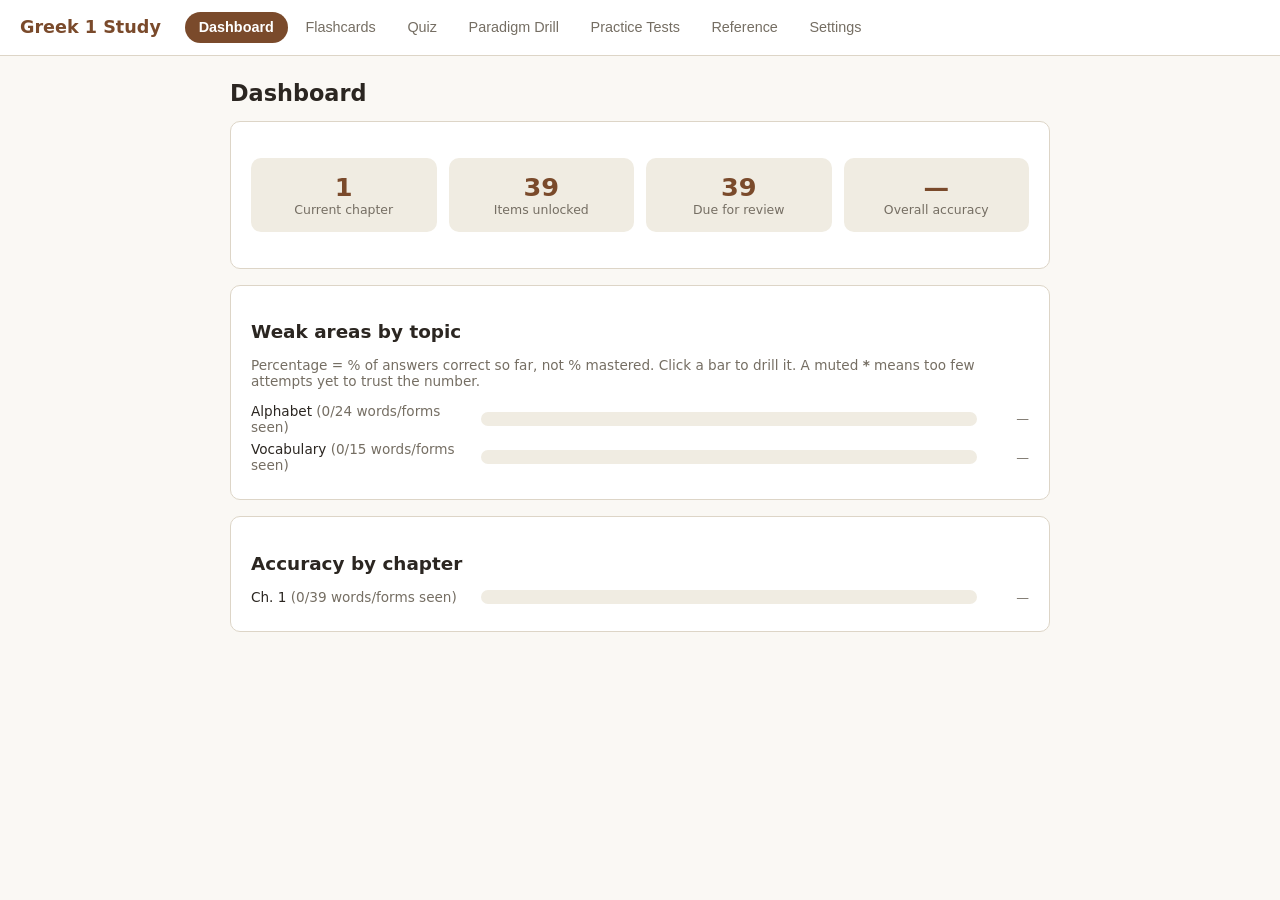
==== index.html @ 2fea4fc0 "Add Practice Tests tab — faithful digital versions of the real course quizzes Rebuilt Quiz 1-4 from " ====
<!doctype html>
<html lang="en">
<head>
<meta charset="utf-8" />
<meta name="viewport" content="width=device-width, initial-scale=1" />
<title>Greek 1 Study</title>
<link rel="stylesheet" href="style.css?v=18" />
</head>
<body>

<header class="topbar">
  <div class="brand">Greek 1 Study</div>
  <nav class="tabs" id="tabs">
    <button data-view="dashboard" class="tab active">Dashboard</button>
    <button data-view="flashcards" class="tab">Flashcards</button>
    <button data-view="quiz" class="tab">Quiz</button>
    <button data-view="drill" class="tab">Paradigm Drill</button>
    <button data-view="tests" class="tab">Practice Tests</button>
    <button data-view="reference" class="tab">Reference</button>
    <button data-view="settings" class="tab">Settings</button>
  </nav>
</header>

<main id="app">
  <p class="loading">Loading content&hellip;</p>
</main>

<template id="tpl-greek-keyboard">
  <div class="greek-kbd"></div>
</template>

<script src="js/content.js?v=18"></script>
<script src="js/srs.js?v=18"></script>
<script src="js/keyboard.js?v=18"></script>
<script src="js/matchgame.js?v=18"></script>
<script src="js/dashboard.js?v=18"></script>
<script src="js/flashcards.js?v=18"></script>
<script src="js/quiz.js?v=18"></script>
<script src="js/drill.js?v=18"></script>
<script src="js/practicetests.js?v=18"></script>
<script src="js/reference.js?v=18"></script>
<script src="js/settings.js?v=18"></script>
<script src="js/app.js?v=18"></script>
</body>
</html>
---- style.css ----
:root {
  --bg: #faf8f4;
  --bg-alt: #f0ece2;
  --card: #ffffff;
  --text: #2b2621;
  --text-dim: #756e63;
  --border: #ddd5c7;
  --accent: #7a4a2b;
  --accent-dim: #a9754f;
  --good: #3f7d4f;
  --bad: #b3452f;
  --warn: #c8952c;
  --radius: 10px;
  --greek-font: "Gentium Plus", "Cardo", "Noto Serif", "Palatino Linotype", "Times New Roman", serif;
}

@media (prefers-color-scheme: dark) {
  :root:not([data-theme="light"]) {
    --bg: #1c1a17;
    --bg-alt: #262320;
    --card: #2a2622;
    --text: #ece6db;
    --text-dim: #a99f8f;
    --border: #423c34;
    --accent: #d9a066;
    --accent-dim: #b17f4d;
    --good: #6fbf80;
    --bad: #e07a63;
    --warn: #e0b95a;
  }
}

:root[data-theme="dark"] {
  --bg: #1c1a17;
  --bg-alt: #262320;
  --card: #2a2622;
  --text: #ece6db;
  --text-dim: #a99f8f;
  --border: #423c34;
  --accent: #d9a066;
  --accent-dim: #b17f4d;
  --good: #6fbf80;
  --bad: #e07a63;
  --warn: #e0b95a;
}

* { box-sizing: border-box; }

/* Without this, mobile browsers delay (sometimes effectively swallow)
   the first tap on an element while they check whether it's the start
   of a double-tap-to-zoom gesture — every clickable thing in the app
   needs it, not just the drag/match pieces. */
button, .chip, td.drop-target, .mcq-option {
  touch-action: manipulation;
}

body {
  margin: 0;
  font-family: system-ui, -apple-system, "Segoe UI", sans-serif;
  background: var(--bg);
  color: var(--text);
  min-height: 100vh;
}

.greek { font-family: var(--greek-font); }

.topbar {
  display: flex;
  align-items: center;
  gap: 1.5rem;
  padding: 0.75rem 1.25rem;
  background: var(--card);
  border-bottom: 1px solid var(--border);
  position: sticky;
  top: env(safe-area-inset-top, 0px);
  z-index: 10;
  flex-wrap: wrap;
}

.brand {
  font-weight: 700;
  font-size: 1.1rem;
  color: var(--accent);
  white-space: nowrap;
}

.tabs { display: flex; gap: 0.25rem; flex-wrap: wrap; }

.tab {
  background: none;
  border: 1px solid transparent;
  color: var(--text-dim);
  padding: 0.4rem 0.8rem;
  border-radius: 999px;
  cursor: pointer;
  font-size: 0.9rem;
}

.tab:hover { background: var(--bg-alt); }

.tab.active {
  background: var(--accent);
  color: white;
  font-weight: 600;
}

main#app {
  max-width: 860px;
  margin: 0 auto;
  padding: 1.5rem 1.25rem 4rem;
}

.loading { text-align: center; color: var(--text-dim); padding: 3rem 0; }

h1, h2, h3 { color: var(--text); }
h1 { font-size: 1.4rem; margin-top: 0; }
h2 { font-size: 1.15rem; }

.card {
  background: var(--card);
  border: 1px solid var(--border);
  border-radius: var(--radius);
  padding: 1.25rem;
  margin-bottom: 1rem;
}

.btn {
  background: var(--accent);
  color: white;
  border: none;
  padding: 0.55rem 1.1rem;
  border-radius: 8px;
  cursor: pointer;
  font-size: 0.95rem;
  font-weight: 600;
}
.btn:hover { background: var(--accent-dim); }
.btn.secondary {
  background: transparent;
  color: var(--accent);
  border: 1px solid var(--accent);
}
.btn.secondary:hover { background: var(--bg-alt); }
.btn:disabled { opacity: 0.5; cursor: not-allowed; }

.row { display: flex; gap: 0.6rem; flex-wrap: wrap; align-items: center; }
.row.between { justify-content: space-between; }

.pill {
  display: inline-block;
  padding: 0.15rem 0.6rem;
  border-radius: 999px;
  background: var(--bg-alt);
  color: var(--text-dim);
  font-size: 0.78rem;
}

.stat-grid {
  display: grid;
  grid-template-columns: repeat(auto-fit, minmax(120px, 1fr));
  gap: 0.75rem;
  margin: 1rem 0;
}
.stat-tile {
  background: var(--bg-alt);
  border-radius: var(--radius);
  padding: 0.9rem;
  text-align: center;
}
.stat-tile .num { font-size: 1.6rem; font-weight: 700; color: var(--accent); }
.stat-tile .label { font-size: 0.78rem; color: var(--text-dim); }

.bar-row { display: flex; align-items: center; gap: 0.6rem; margin: 0.4rem 0; }
.bar-label { width: 220px; font-size: 0.85rem; flex-shrink: 0; }
.bar-track {
  flex: 1;
  height: 14px;
  background: var(--bg-alt);
  border-radius: 7px;
  overflow: hidden;
}
.bar-fill { height: 100%; border-radius: 7px; }
.bar-pct { width: 42px; font-size: 0.8rem; text-align: right; color: var(--text-dim); }

input[type="text"], input[type="number"] {
  font-size: 1rem;
  padding: 0.5rem 0.6rem;
  border-radius: 8px;
  border: 1px solid var(--border);
  background: var(--bg);
  color: var(--text);
  font-family: var(--greek-font);
}

input[type="range"] { width: 100%; }

table.paradigm {
  display: block;
  overflow-x: auto;
  -webkit-overflow-scrolling: touch;
  border-collapse: collapse;
  width: 100%;
  max-width: 100%;
  margin: 0.75rem 0;
  font-size: 0.95rem;
}
table.paradigm tbody, table.paradigm thead {
  display: table;
  width: 100%;
}
table.paradigm th, table.paradigm td {
  border: 1px solid var(--border);
  padding: 0.35rem 0.5rem;
  text-align: center;
}
table.paradigm th { background: var(--bg-alt); font-size: 0.78rem; }
table.paradigm td.label { font-weight: 600; background: var(--bg-alt); }
table.paradigm .greek { font-size: 1.05rem; }
table.paradigm input.blank {
  width: 100%;
  min-width: 60px;
  text-align: center;
  border: 1px solid var(--border);
  border-radius: 6px;
  padding: 0.2rem;
}
table.paradigm input.blank.correct { border-color: var(--good); background: color-mix(in srgb, var(--good) 15%, var(--card)); }
table.paradigm input.blank.incorrect { border-color: var(--bad); background: color-mix(in srgb, var(--bad) 15%, var(--card)); }

.flash-front, .flash-back {
  text-align: center;
  padding: 2rem 1rem;
}
.flash-front .greek, .flash-back .greek { font-size: 2.2rem; }
.flash-meta { color: var(--text-dim); font-size: 0.85rem; margin-top: 0.5rem; }

.grade-row { display: flex; gap: 0.5rem; justify-content: center; margin-top: 1rem; flex-wrap: wrap; }
.grade-btn {
  flex: 1;
  min-width: 80px;
  padding: 0.6rem;
  border-radius: 8px;
  border: none;
  cursor: pointer;
  color: white;
  font-weight: 600;
}
.grade-btn.again { background: var(--bad); }
.grade-btn.hard { background: var(--warn); }
.grade-btn.good { background: var(--good); }
.grade-btn.easy { background: var(--accent); }

.mcq-options { display: grid; gap: 0.5rem; margin-top: 1rem; }
.mcq-option {
  text-align: left;
  padding: 0.7rem 1rem;
  border-radius: 8px;
  border: 1px solid var(--border);
  background: var(--card);
  color: var(--text);
  cursor: pointer;
  font-size: 1rem;
}
.mcq-option:hover { background: var(--bg-alt); }
.mcq-option.correct { border-color: var(--good); background: color-mix(in srgb, var(--good) 18%, var(--card)); }
.mcq-option.incorrect { border-color: var(--bad); background: color-mix(in srgb, var(--bad) 18%, var(--card)); }

.greek-kbd {
  display: flex;
  flex-wrap: wrap;
  gap: 0.3rem;
  margin: 0.6rem 0;
  padding: 0.6rem;
  background: var(--bg-alt);
  border-radius: 8px;
}
.greek-kbd button {
  font-family: var(--greek-font);
  font-size: 1rem;
  padding: 0.35rem 0.5rem;
  border-radius: 6px;
  border: 1px solid var(--border);
  background: var(--card);
  color: var(--text);
  cursor: pointer;
  min-width: 2.1rem;
}
.greek-kbd button:hover { background: var(--accent); color: white; }
.greek-kbd .kbd-group-label { width: 100%; font-size: 0.72rem; color: var(--text-dim); margin-top: 0.3rem; }

.feedback {
  margin-top: 0.75rem;
  padding: 0.6rem 0.9rem;
  border-radius: 8px;
  font-size: 0.95rem;
}
.feedback.correct { background: color-mix(in srgb, var(--good) 20%, var(--card)); color: var(--good); }
.feedback.incorrect { background: color-mix(in srgb, var(--bad) 20%, var(--card)); color: var(--bad); }

.chapter-list { display: flex; flex-direction: column; gap: 0.4rem; margin-top: 0.5rem; }
.chapter-item {
  display: flex;
  justify-content: space-between;
  padding: 0.5rem 0.75rem;
  border-radius: 8px;
  background: var(--bg-alt);
}
.chapter-item.locked { opacity: 0.45; }

.reference-text {
  white-space: pre-wrap;
  font-family: var(--greek-font);
  font-size: 0.95rem;
  line-height: 1.5;
  background: var(--bg-alt);
  border-radius: 8px;
  padding: 1rem;
  max-height: 480px;
  overflow-y: auto;
}

td.drop-target {
  min-width: 70px;
  height: 2.4rem;
  border: 2px dashed var(--border);
  border-radius: 6px;
  text-align: center;
  vertical-align: middle;
}
td.drop-target.hover { border-color: var(--accent); background: color-mix(in srgb, var(--accent) 12%, var(--card)); }
td.drop-target.filled { border-style: solid; border-color: var(--good); background: color-mix(in srgb, var(--good) 12%, var(--card)); }
td.drop-target .placed-chip { font-family: var(--greek-font); font-size: 1.05rem; }

.chip-bank {
  display: flex;
  flex-wrap: wrap;
  gap: 0.5rem;
  padding: 0.75rem;
  background: var(--bg-alt);
  border-radius: var(--radius);
  min-height: 3rem;
  margin: 0.75rem 0;
}
.chip {
  font-family: var(--greek-font);
  font-size: 1.05rem;
  padding: 0.4rem 0.8rem;
  border-radius: 8px;
  background: var(--card);
  border: 1px solid var(--border);
  cursor: grab;
  user-select: none;
}
.chip:active { cursor: grabbing; }

/* iOS Safari decides whether a non-native element (a div/td with only a
   JS click listener, no real <button>/<a>) is "clickable" partly from its
   cursor style. Without cursor:pointer, the first tap just simulates
   hover/focus and a second tap is needed to actually fire the click —
   which is exactly the "tap twice" symptom on the match games. Scoped to
   coarse-pointer (touchscreen) so desktop keeps the grab/pointer cursors
   that make sense for a mouse. */
@media (pointer: coarse) {
  .chip, td.drop-target {
    cursor: pointer;
  }
}
.chip.dragging { opacity: 0.4; }
.chip.selected { border-color: var(--accent); background: color-mix(in srgb, var(--accent) 20%, var(--card)); box-shadow: 0 0 0 2px color-mix(in srgb, var(--accent) 40%, transparent); }
.chip.wrong-shake { animation: shake 0.3s; border-color: var(--bad); }
@keyframes shake {
  25% { transform: translateX(-4px); }
  75% { transform: translateX(4px); }
}

textarea.import-box {
  width: 100%;
  min-height: 100px;
  font-family: monospace;
  font-size: 0.8rem;
}
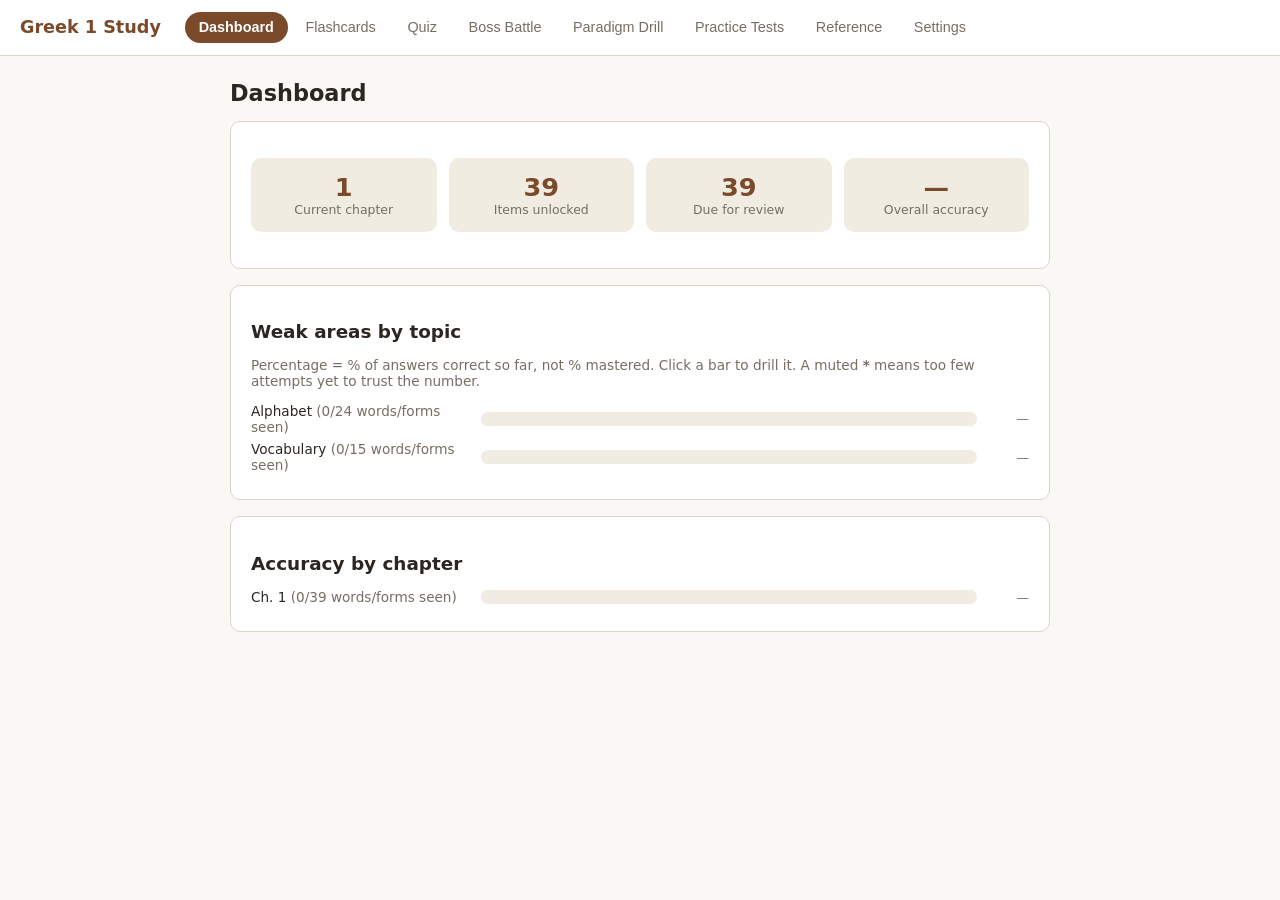
==== commit e87dbe3a: "Add Boss Battle (full + vocab modes), chapter 10 memory devices; fix artifact.html Boss Battle: a bo" ====
--- a/index.html
+++ b/index.html
@@ -4,7 +4,7 @@
 <meta charset="utf-8" />
 <meta name="viewport" content="width=device-width, initial-scale=1" />
 <title>Greek 1 Study</title>
-<link rel="stylesheet" href="style.css?v=18" />
+<link rel="stylesheet" href="style.css?v=22" />
 </head>
 <body>
 
@@ -14,6 +14,7 @@
     <button data-view="dashboard" class="tab active">Dashboard</button>
     <button data-view="flashcards" class="tab">Flashcards</button>
     <button data-view="quiz" class="tab">Quiz</button>
+    <button data-view="boss" class="tab">Boss Battle</button>
     <button data-view="drill" class="tab">Paradigm Drill</button>
     <button data-view="tests" class="tab">Practice Tests</button>
     <button data-view="reference" class="tab">Reference</button>
@@ -29,17 +30,18 @@
   <div class="greek-kbd"></div>
 </template>
 
-<script src="js/content.js?v=18"></script>
-<script src="js/srs.js?v=18"></script>
-<script src="js/keyboard.js?v=18"></script>
-<script src="js/matchgame.js?v=18"></script>
-<script src="js/dashboard.js?v=18"></script>
-<script src="js/flashcards.js?v=18"></script>
-<script src="js/quiz.js?v=18"></script>
-<script src="js/drill.js?v=18"></script>
-<script src="js/practicetests.js?v=18"></script>
-<script src="js/reference.js?v=18"></script>
-<script src="js/settings.js?v=18"></script>
-<script src="js/app.js?v=18"></script>
+<script src="js/content.js?v=22"></script>
+<script src="js/srs.js?v=22"></script>
+<script src="js/keyboard.js?v=22"></script>
+<script src="js/matchgame.js?v=22"></script>
+<script src="js/dashboard.js?v=22"></script>
+<script src="js/flashcards.js?v=22"></script>
+<script src="js/quiz.js?v=22"></script>
+<script src="js/boss.js?v=22"></script>
+<script src="js/drill.js?v=22"></script>
+<script src="js/practicetests.js?v=22"></script>
+<script src="js/reference.js?v=22"></script>
+<script src="js/settings.js?v=22"></script>
+<script src="js/app.js?v=22"></script>
 </body>
 </html>
--- a/style.css
+++ b/style.css
@@ -379,3 +379,71 @@
   font-family: monospace;
   font-size: 0.8rem;
 }
+
+
+/* ---- Boss Battle ---- */
+.boss-grid {
+  display: grid;
+  grid-template-columns: repeat(auto-fill, minmax(150px, 1fr));
+  gap: 0.75rem;
+}
+.boss-card {
+  display: flex;
+  flex-direction: column;
+  align-items: center;
+  gap: 0.35rem;
+  text-align: center;
+  padding: 0.9rem 0.6rem;
+  background: var(--card);
+  border: 1px solid var(--border);
+  border-radius: var(--radius);
+}
+.boss-card.locked { opacity: 0.5; }
+.boss-card-emoji { font-size: 2.2rem; line-height: 1.1; }
+.boss-card-title { font-size: 0.82rem; color: var(--text-dim); min-height: 2.4em; }
+.boss-stars { color: var(--warn); letter-spacing: 0.1em; }
+.boss-stars.big { font-size: 1.8rem; }
+
+.boss-emoji {
+  font-size: 4.5rem;
+  line-height: 1.15;
+  text-align: center;
+  margin-top: 0.5rem;
+  user-select: none;
+}
+.boss-emoji.hit { animation: bossShake 0.35s; }
+.boss-emoji.dead { opacity: 0.35; transform: rotate(90deg); }
+@keyframes bossShake {
+  0% { transform: translateX(0); }
+  25% { transform: translateX(-9px) rotate(-4deg); }
+  50% { transform: translateX(9px) rotate(4deg); }
+  75% { transform: translateX(-5px); }
+  100% { transform: translateX(0); }
+}
+.boss-name { text-align: center; font-weight: 600; margin-bottom: 0.5rem; }
+
+.hp-track {
+  height: 16px;
+  border-radius: 8px;
+  background: var(--bg-alt);
+  border: 1px solid var(--border);
+  overflow: hidden;
+}
+.hp-fill {
+  height: 100%;
+  background: var(--bad);
+  transition: width 0.35s;
+}
+.hearts { font-size: 1.3rem; letter-spacing: 0.1em; }
+
+.boss-missed { display: flex; flex-direction: column; gap: 0.4rem; }
+.boss-missed-row {
+  padding: 0.5rem 0.75rem;
+  background: var(--bg-alt);
+  border-radius: 8px;
+}
+
+@media (prefers-reduced-motion: reduce) {
+  .boss-emoji.hit { animation: none; }
+  .hp-fill { transition: none; }
+}
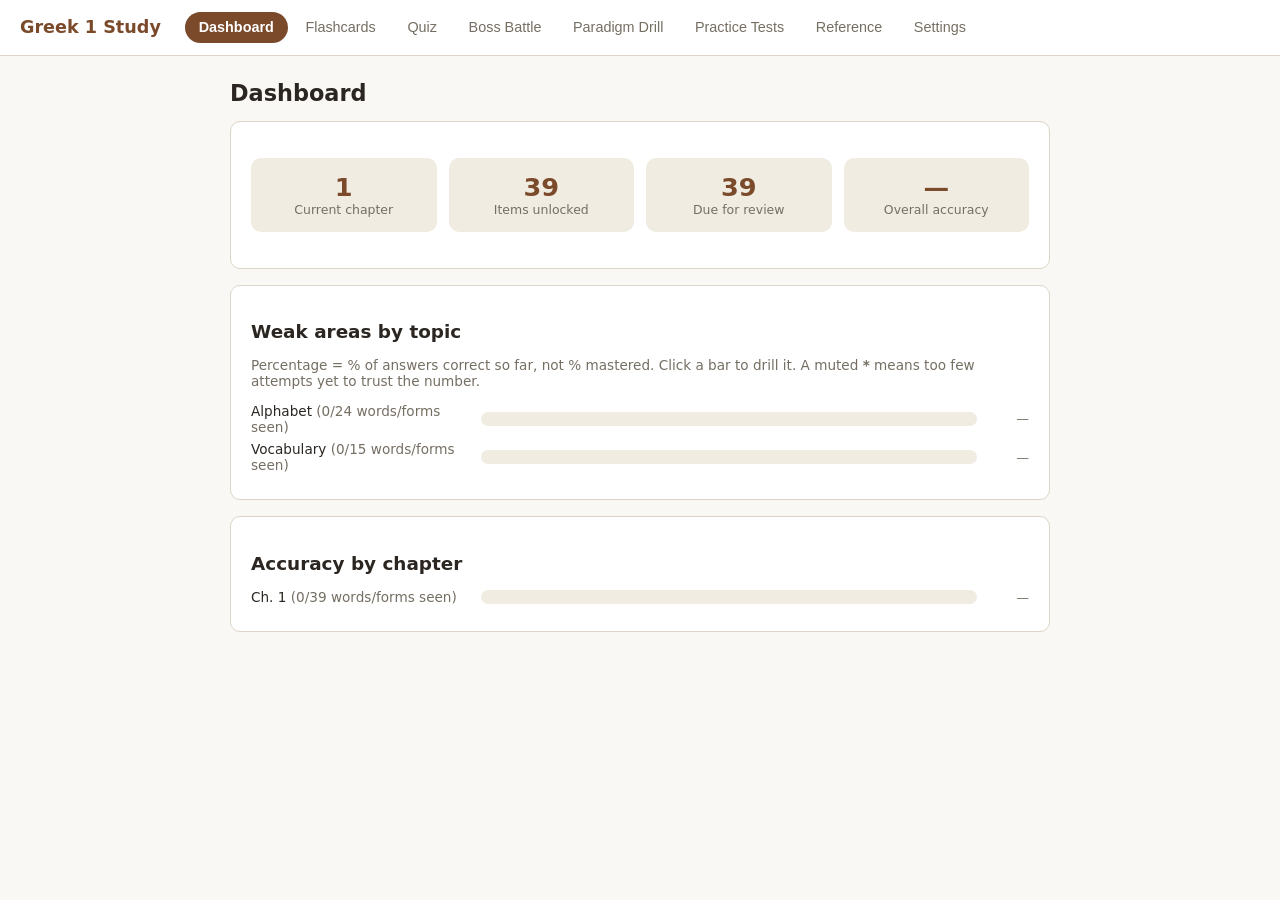
==== commit 59320e42: "Fix answer buttons dying when progress can't be saved (Artifact sandbox) Every answer handler calls " ====
--- a/index.html
+++ b/index.html
@@ -4,7 +4,7 @@
 <meta charset="utf-8" />
 <meta name="viewport" content="width=device-width, initial-scale=1" />
 <title>Greek 1 Study</title>
-<link rel="stylesheet" href="style.css?v=22" />
+<link rel="stylesheet" href="style.css?v=23" />
 </head>
 <body>
 
@@ -30,18 +30,18 @@
   <div class="greek-kbd"></div>
 </template>
 
-<script src="js/content.js?v=22"></script>
-<script src="js/srs.js?v=22"></script>
-<script src="js/keyboard.js?v=22"></script>
-<script src="js/matchgame.js?v=22"></script>
-<script src="js/dashboard.js?v=22"></script>
-<script src="js/flashcards.js?v=22"></script>
-<script src="js/quiz.js?v=22"></script>
-<script src="js/boss.js?v=22"></script>
-<script src="js/drill.js?v=22"></script>
-<script src="js/practicetests.js?v=22"></script>
-<script src="js/reference.js?v=22"></script>
-<script src="js/settings.js?v=22"></script>
-<script src="js/app.js?v=22"></script>
+<script src="js/content.js?v=23"></script>
+<script src="js/srs.js?v=23"></script>
+<script src="js/keyboard.js?v=23"></script>
+<script src="js/matchgame.js?v=23"></script>
+<script src="js/dashboard.js?v=23"></script>
+<script src="js/flashcards.js?v=23"></script>
+<script src="js/quiz.js?v=23"></script>
+<script src="js/boss.js?v=23"></script>
+<script src="js/drill.js?v=23"></script>
+<script src="js/practicetests.js?v=23"></script>
+<script src="js/reference.js?v=23"></script>
+<script src="js/settings.js?v=23"></script>
+<script src="js/app.js?v=23"></script>
 </body>
 </html>
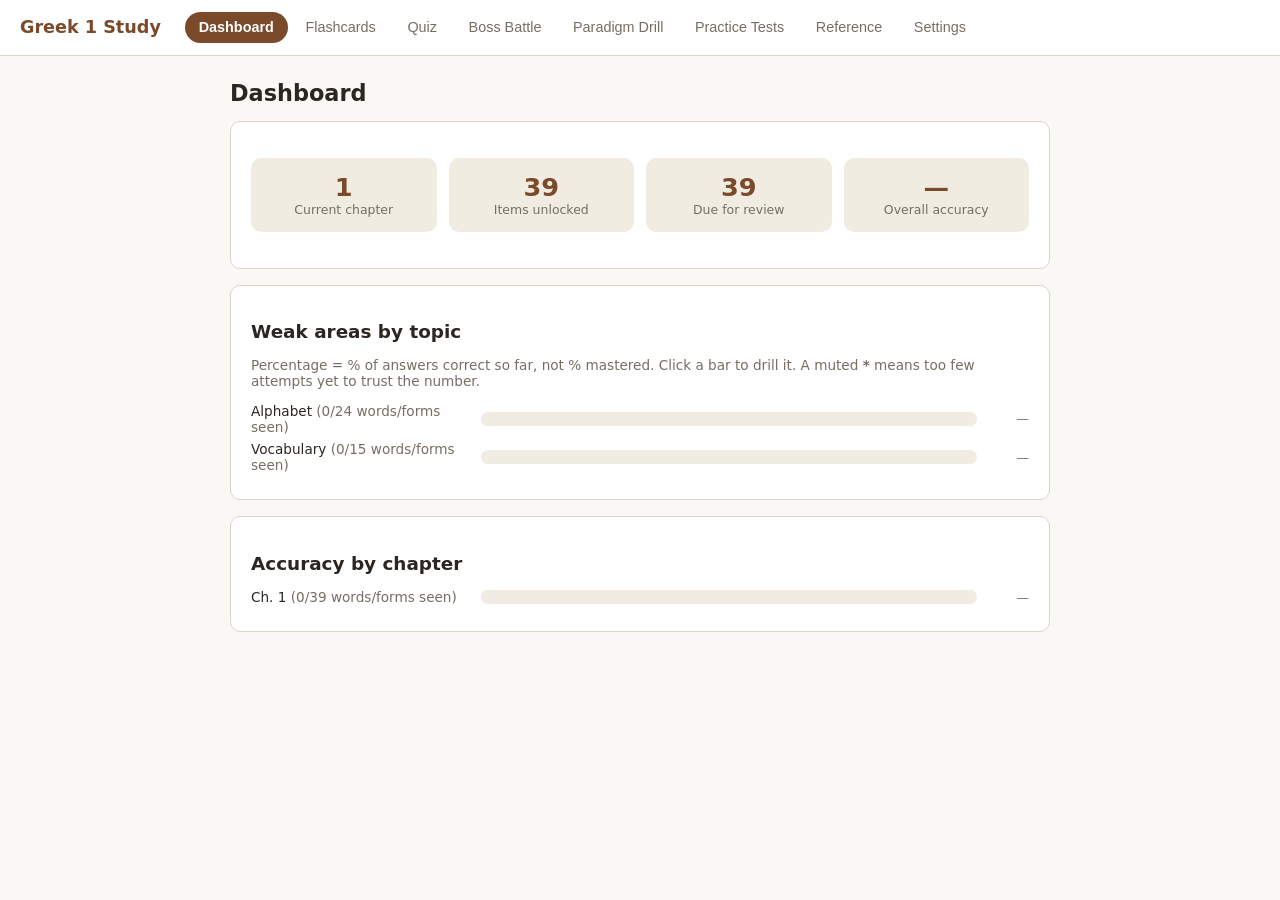
==== commit eebc4b93: "Add Troubleshooting card to Settings (tap counts, environment, errors) Shows how many pointerdown/to" ====
--- a/index.html
+++ b/index.html
@@ -4,7 +4,7 @@
 <meta charset="utf-8" />
 <meta name="viewport" content="width=device-width, initial-scale=1" />
 <title>Greek 1 Study</title>
-<link rel="stylesheet" href="style.css?v=23" />
+<link rel="stylesheet" href="style.css?v=24" />
 </head>
 <body>
 
@@ -30,18 +30,18 @@
   <div class="greek-kbd"></div>
 </template>
 
-<script src="js/content.js?v=23"></script>
-<script src="js/srs.js?v=23"></script>
-<script src="js/keyboard.js?v=23"></script>
-<script src="js/matchgame.js?v=23"></script>
-<script src="js/dashboard.js?v=23"></script>
-<script src="js/flashcards.js?v=23"></script>
-<script src="js/quiz.js?v=23"></script>
-<script src="js/boss.js?v=23"></script>
-<script src="js/drill.js?v=23"></script>
-<script src="js/practicetests.js?v=23"></script>
-<script src="js/reference.js?v=23"></script>
-<script src="js/settings.js?v=23"></script>
-<script src="js/app.js?v=23"></script>
+<script src="js/content.js?v=24"></script>
+<script src="js/srs.js?v=24"></script>
+<script src="js/keyboard.js?v=24"></script>
+<script src="js/matchgame.js?v=24"></script>
+<script src="js/dashboard.js?v=24"></script>
+<script src="js/flashcards.js?v=24"></script>
+<script src="js/quiz.js?v=24"></script>
+<script src="js/boss.js?v=24"></script>
+<script src="js/drill.js?v=24"></script>
+<script src="js/practicetests.js?v=24"></script>
+<script src="js/reference.js?v=24"></script>
+<script src="js/settings.js?v=24"></script>
+<script src="js/app.js?v=24"></script>
 </body>
 </html>
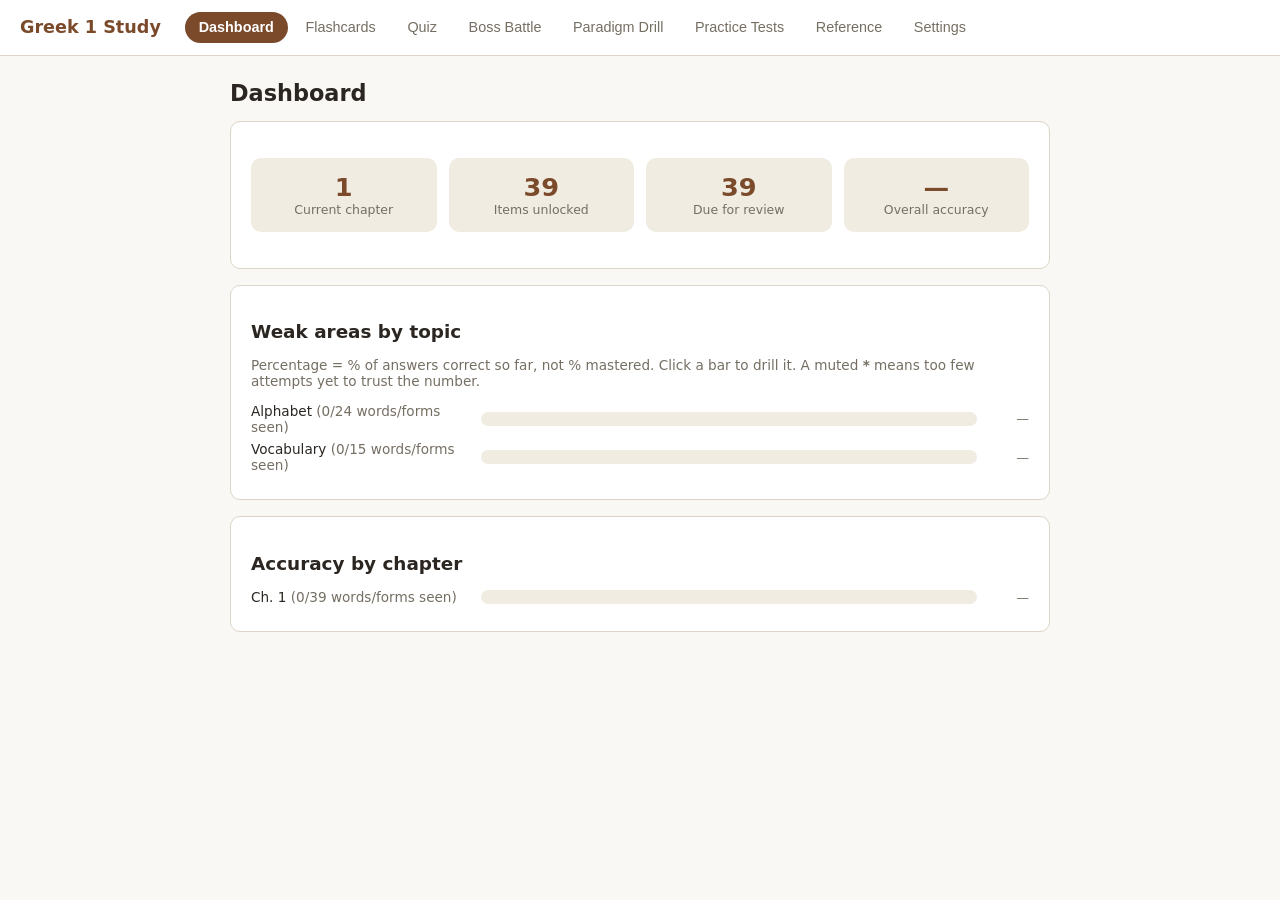
==== commit 282cad3d: "Fix answers dying in the Artifact: saved progress came back frozen Claude's db returns snapshot data" ====
--- a/index.html
+++ b/index.html
@@ -4,7 +4,7 @@
 <meta charset="utf-8" />
 <meta name="viewport" content="width=device-width, initial-scale=1" />
 <title>Greek 1 Study</title>
-<link rel="stylesheet" href="style.css?v=24" />
+<link rel="stylesheet" href="style.css?v=25" />
 </head>
 <body>
 
@@ -30,18 +30,18 @@
   <div class="greek-kbd"></div>
 </template>
 
-<script src="js/content.js?v=24"></script>
-<script src="js/srs.js?v=24"></script>
-<script src="js/keyboard.js?v=24"></script>
-<script src="js/matchgame.js?v=24"></script>
-<script src="js/dashboard.js?v=24"></script>
-<script src="js/flashcards.js?v=24"></script>
-<script src="js/quiz.js?v=24"></script>
-<script src="js/boss.js?v=24"></script>
-<script src="js/drill.js?v=24"></script>
-<script src="js/practicetests.js?v=24"></script>
-<script src="js/reference.js?v=24"></script>
-<script src="js/settings.js?v=24"></script>
-<script src="js/app.js?v=24"></script>
+<script src="js/content.js?v=25"></script>
+<script src="js/srs.js?v=25"></script>
+<script src="js/keyboard.js?v=25"></script>
+<script src="js/matchgame.js?v=25"></script>
+<script src="js/dashboard.js?v=25"></script>
+<script src="js/flashcards.js?v=25"></script>
+<script src="js/quiz.js?v=25"></script>
+<script src="js/boss.js?v=25"></script>
+<script src="js/drill.js?v=25"></script>
+<script src="js/practicetests.js?v=25"></script>
+<script src="js/reference.js?v=25"></script>
+<script src="js/settings.js?v=25"></script>
+<script src="js/app.js?v=25"></script>
 </body>
 </html>
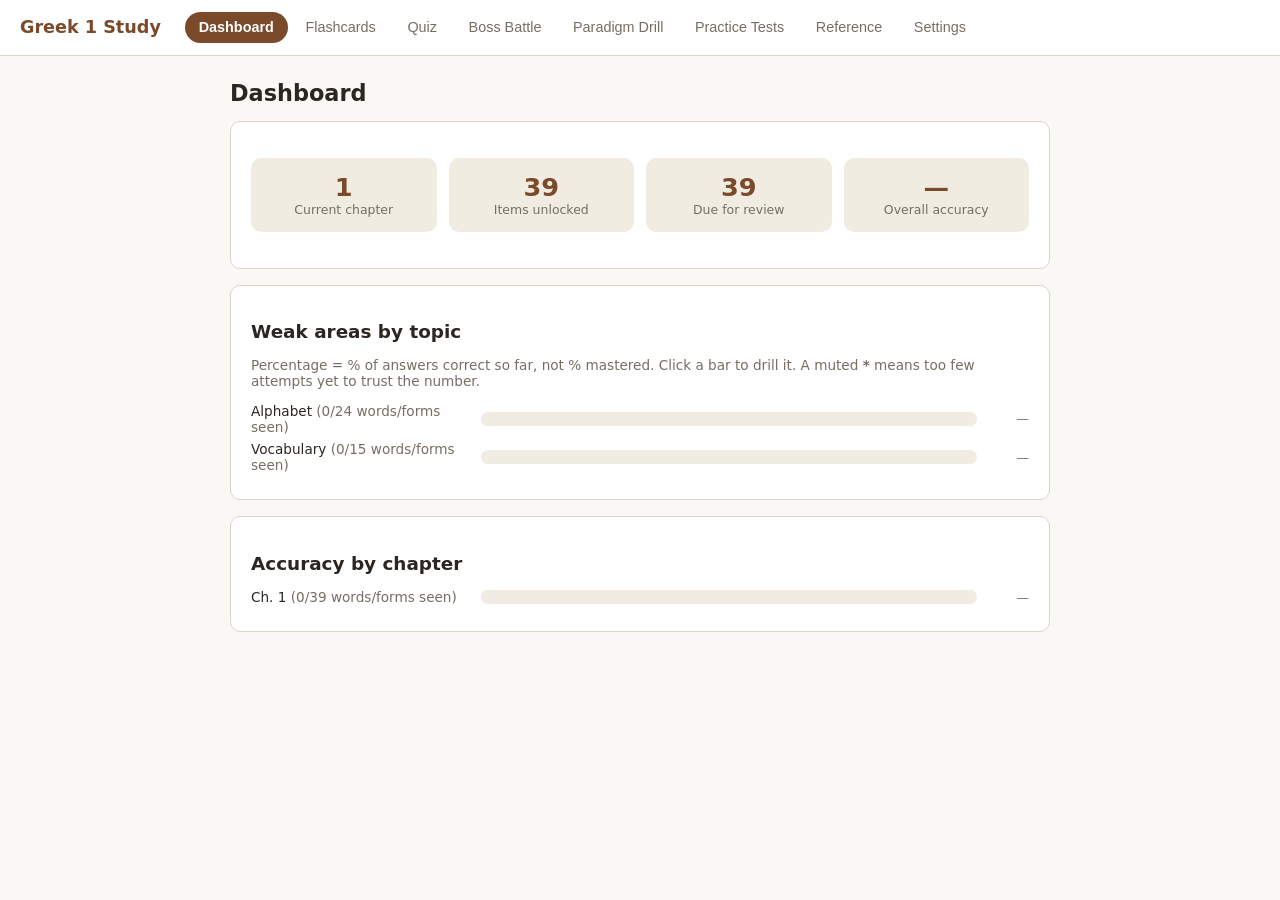
==== commit 8dc4a133: "Boss Battle: cover every chapter vocab word; rage round re-asks your misses Each round used to pick " ====
--- a/index.html
+++ b/index.html
@@ -4,7 +4,7 @@
 <meta charset="utf-8" />
 <meta name="viewport" content="width=device-width, initial-scale=1" />
 <title>Greek 1 Study</title>
-<link rel="stylesheet" href="style.css?v=25" />
+<link rel="stylesheet" href="style.css?v=26" />
 </head>
 <body>
 
@@ -30,18 +30,18 @@
   <div class="greek-kbd"></div>
 </template>
 
-<script src="js/content.js?v=25"></script>
-<script src="js/srs.js?v=25"></script>
-<script src="js/keyboard.js?v=25"></script>
-<script src="js/matchgame.js?v=25"></script>
-<script src="js/dashboard.js?v=25"></script>
-<script src="js/flashcards.js?v=25"></script>
-<script src="js/quiz.js?v=25"></script>
-<script src="js/boss.js?v=25"></script>
-<script src="js/drill.js?v=25"></script>
-<script src="js/practicetests.js?v=25"></script>
-<script src="js/reference.js?v=25"></script>
-<script src="js/settings.js?v=25"></script>
-<script src="js/app.js?v=25"></script>
+<script src="js/content.js?v=26"></script>
+<script src="js/srs.js?v=26"></script>
+<script src="js/keyboard.js?v=26"></script>
+<script src="js/matchgame.js?v=26"></script>
+<script src="js/dashboard.js?v=26"></script>
+<script src="js/flashcards.js?v=26"></script>
+<script src="js/quiz.js?v=26"></script>
+<script src="js/boss.js?v=26"></script>
+<script src="js/drill.js?v=26"></script>
+<script src="js/practicetests.js?v=26"></script>
+<script src="js/reference.js?v=26"></script>
+<script src="js/settings.js?v=26"></script>
+<script src="js/app.js?v=26"></script>
 </body>
 </html>
